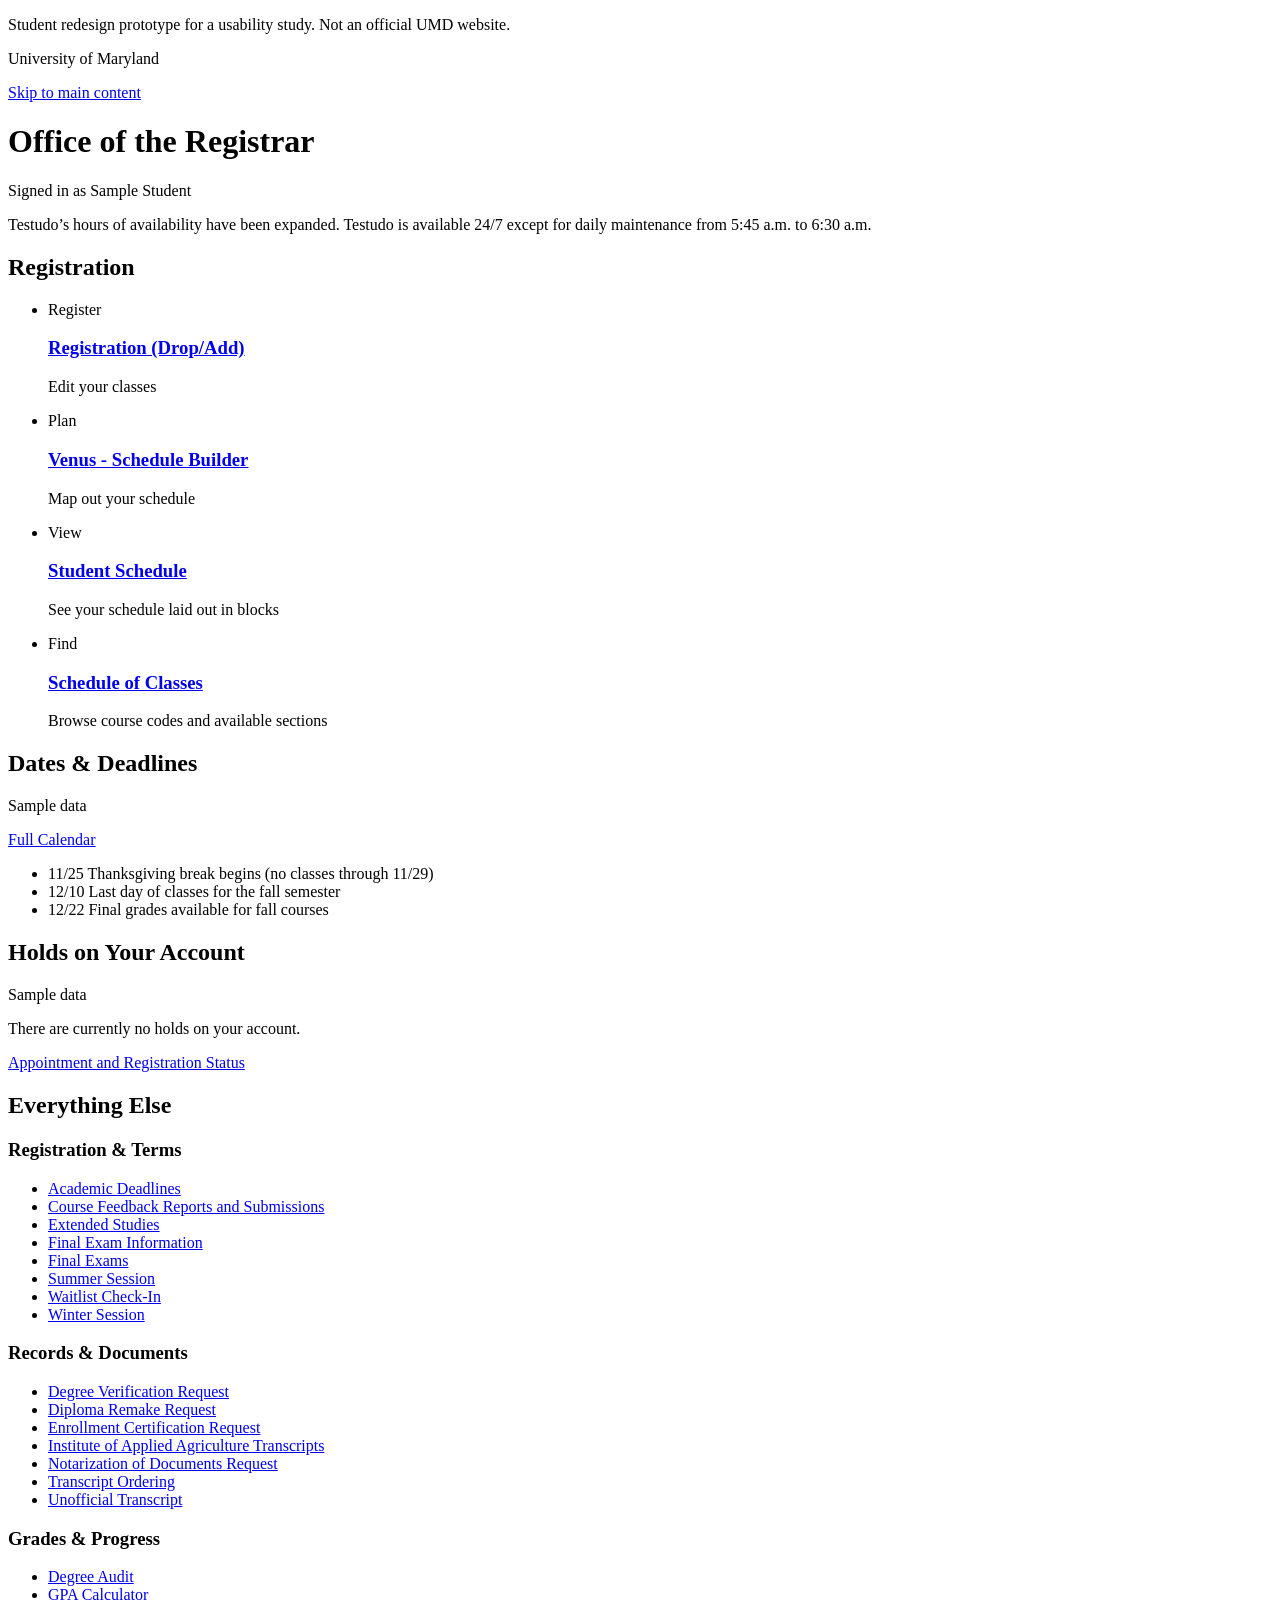
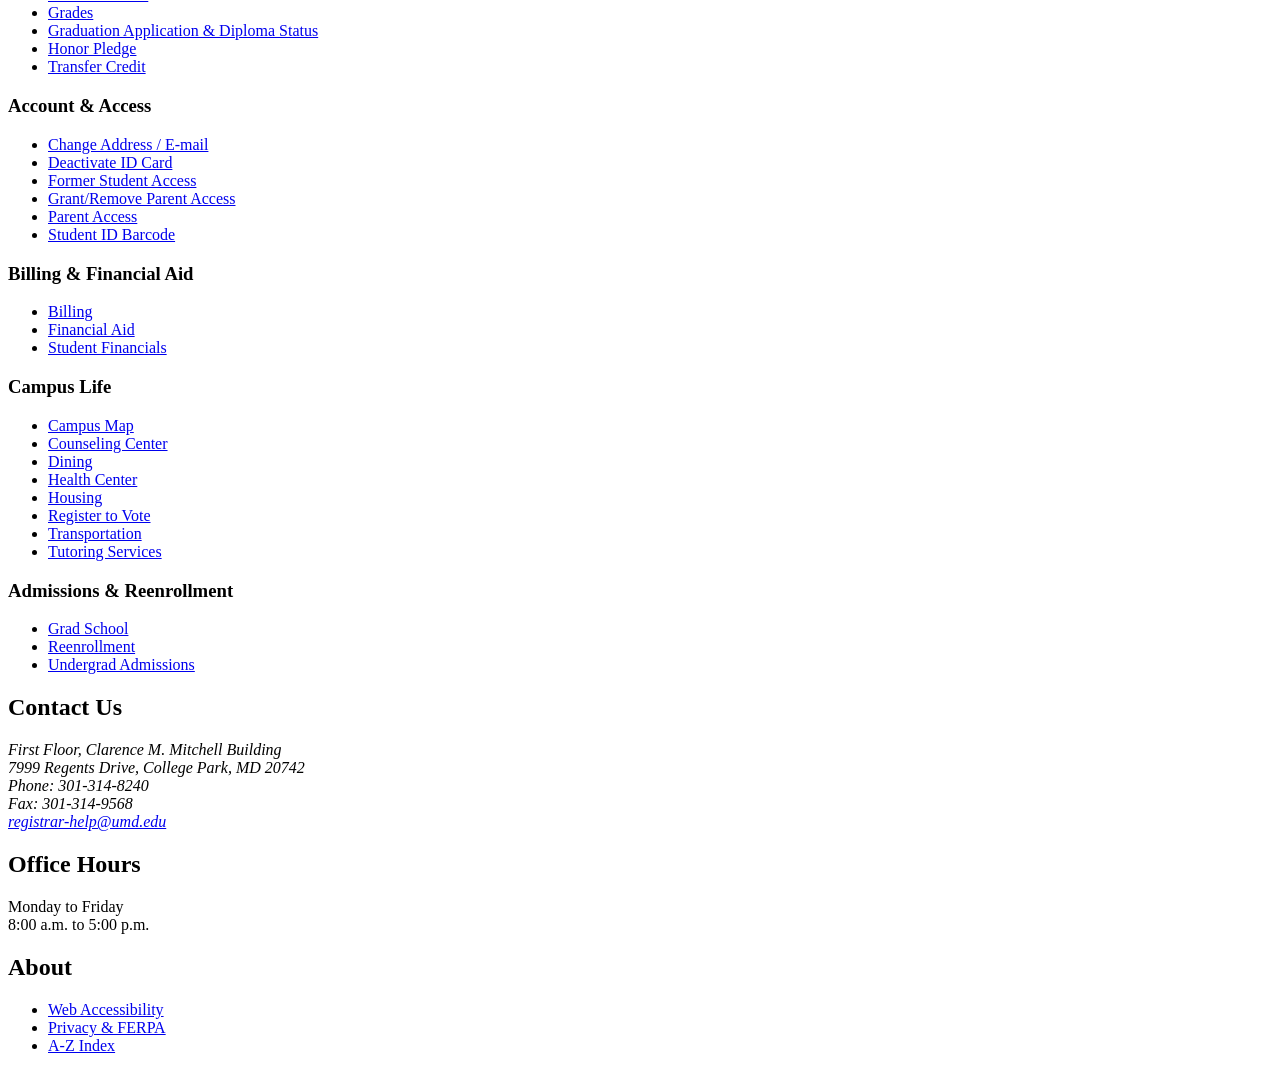
==== index.html @ 2fad4e57 "Basic skeleton." ====
<!DOCTYPE html>
<html lang="en">
<head>
  <meta charset="utf-8">
  <meta name="viewport" content="width=device-width, initial-scale=1">
  <!-- Keeps the prototype out of search results, so students looking for the real Testudo don't land here -->
  <meta name="robots" content="noindex">
  <title>Office of the Registrar – Testudo Redesign Prototype</title>
</head>
<body>
  <header class="site-header">
    <p class="prototype-notice">Student redesign prototype for a usability study. Not an official UMD website.</p>
    <p class="site-name">University of Maryland</p>
    <a class="skip-link" href="#main">Skip to main content</a>
  </header>

  <main id="main">
    <div class="page-intro">
      <h1>Office <span class="title-connector">of the</span> Registrar</h1>
      <p class="signed-in">Signed in as Sample Student</p>
      <p class="announcement">Testudo’s hours of availability have been expanded. Testudo is available 24/7 except for daily maintenance from 5:45 a.m. to 6:30 a.m.</p>
    </div>

    <section class="registration-tasks">
      <h2 class="visually-hidden">Registration</h2>
      <ul class="task-cards">
        <li class="task-card">
          <p class="task-label">Register</p>
          <h3><a href="destination.html?to=registration-drop-add">Registration (Drop/Add)</a></h3>
          <p class="task-description">Edit your classes</p>
        </li>
        <li class="task-card">
          <p class="task-label">Plan</p>
          <h3><a href="destination.html?to=venus-schedule-builder">Venus - Schedule Builder</a></h3>
          <p class="task-description">Map out your schedule</p>
        </li>
        <li class="task-card">
          <p class="task-label">View</p>
          <h3><a href="destination.html?to=student-schedule">Student Schedule</a></h3>
          <p class="task-description">See your schedule laid out in blocks</p>
        </li>
        <li class="task-card">
          <p class="task-label">Find</p>
          <h3><a href="destination.html?to=schedule-of-classes">Schedule of Classes</a></h3>
          <p class="task-description">Browse course codes and available sections</p>
        </li>
      </ul>
    </section>

    <section class="deadlines">
      <h2>Dates &amp; Deadlines</h2>
      <p class="sample-label">Sample data</p>
      <p><a href="destination.html?to=full-calendar">Full Calendar</a></p>
      <ul class="deadline-list">
        <li><time datetime="2026-11-25">11/25</time> Thanksgiving break begins (no classes through 11/29)</li>
        <li><time datetime="2026-12-10">12/10</time> Last day of classes for the fall semester</li>
        <li><time datetime="2026-12-22">12/22</time> Final grades available for fall courses</li>
      </ul>
    </section>

    <section class="holds">
      <h2>Holds on Your Account</h2>
      <p class="sample-label">Sample data</p>
      <p>There are currently no holds on your account.</p>
      <p><a href="destination.html?to=appointment-and-registration-status">Appointment and Registration Status</a></p>
    </section>

    <section class="everything-else">
      <h2>Everything Else</h2>

      <!-- Hidden until script.js runs, so every link is still listed if JavaScript doesn't load -->
      <p class="everything-else-hint" hidden>Choose a category or search for an item.</p>
      <search class="link-search" hidden>
        <label for="link-search-input">Search all links</label>
        <input type="search" id="link-search-input" placeholder="Search for a specific item.">
      </search>
      <fieldset class="category-picker" hidden>
        <legend class="visually-hidden">Category</legend>
        <label><input type="radio" name="category" value="registration-terms" checked> Registration &amp; Terms</label>
        <label><input type="radio" name="category" value="records-documents"> Records &amp; Documents</label>
        <label><input type="radio" name="category" value="grades-progress"> Grades &amp; Progress</label>
        <label><input type="radio" name="category" value="account-access"> Account &amp; Access</label>
        <label><input type="radio" name="category" value="billing-financial-aid"> Billing &amp; Financial Aid</label>
        <label><input type="radio" name="category" value="campus-life"> Campus Life</label>
        <label><input type="radio" name="category" value="admissions-reenrollment"> Admissions &amp; Reenrollment</label>
      </fieldset>

      <div class="category" id="registration-terms">
        <h3>Registration &amp; Terms</h3>
        <ul>
          <li><a href="destination.html?to=academic-deadlines">Academic Deadlines</a></li>
          <li><a href="destination.html?to=course-feedback-reports-and-submissions">Course Feedback Reports and Submissions</a></li>
          <li><a href="destination.html?to=extended-studies">Extended Studies</a></li>
          <li><a href="destination.html?to=final-exam-information">Final Exam Information</a></li>
          <li><a href="destination.html?to=final-exams">Final Exams</a></li>
          <li><a href="destination.html?to=summer-session">Summer Session</a></li>
          <li><a href="destination.html?to=waitlist-check-in">Waitlist Check-In</a></li>
          <li><a href="destination.html?to=winter-session">Winter Session</a></li>
        </ul>
      </div>

      <div class="category" id="records-documents">
        <h3>Records &amp; Documents</h3>
        <ul>
          <li><a href="destination.html?to=degree-verification-request">Degree Verification Request</a></li>
          <li><a href="destination.html?to=diploma-remake-request">Diploma Remake Request</a></li>
          <li><a href="destination.html?to=enrollment-certification-request">Enrollment Certification Request</a></li>
          <li><a href="destination.html?to=institute-of-applied-agriculture-transcripts">Institute of Applied Agriculture Transcripts</a></li>
          <li><a href="destination.html?to=notarization-of-documents-request">Notarization of Documents Request</a></li>
          <li><a href="destination.html?to=transcript-ordering">Transcript Ordering</a></li>
          <li><a href="destination.html?to=unofficial-transcript">Unofficial Transcript</a></li>
        </ul>
      </div>

      <div class="category" id="grades-progress">
        <h3>Grades &amp; Progress</h3>
        <ul>
          <li><a href="destination.html?to=degree-audit">Degree Audit</a></li>
          <li><a href="destination.html?to=gpa-calculator">GPA Calculator</a></li>
          <li><a href="destination.html?to=grades">Grades</a></li>
          <li><a href="destination.html?to=graduation-application-and-diploma-status">Graduation Application &amp; Diploma Status</a></li>
          <li><a href="destination.html?to=honor-pledge">Honor Pledge</a></li>
          <li><a href="destination.html?to=transfer-credit">Transfer Credit</a></li>
        </ul>
      </div>

      <div class="category" id="account-access">
        <h3>Account &amp; Access</h3>
        <ul>
          <li><a href="destination.html?to=change-address-e-mail">Change Address / E-mail</a></li>
          <li><a href="destination.html?to=deactivate-id-card">Deactivate ID Card</a></li>
          <li><a href="destination.html?to=former-student-access">Former Student Access</a></li>
          <li><a href="destination.html?to=grant-remove-parent-access">Grant/Remove Parent Access</a></li>
          <li><a href="destination.html?to=parent-access">Parent Access</a></li>
          <li><a href="destination.html?to=student-id-barcode">Student ID Barcode</a></li>
        </ul>
      </div>

      <div class="category" id="billing-financial-aid">
        <h3>Billing &amp; Financial Aid</h3>
        <ul>
          <li><a href="destination.html?to=billing">Billing</a></li>
          <li><a href="destination.html?to=financial-aid">Financial Aid</a></li>
          <li><a href="destination.html?to=student-financials">Student Financials</a></li>
        </ul>
      </div>

      <div class="category" id="campus-life">
        <h3>Campus Life</h3>
        <ul>
          <li><a href="destination.html?to=campus-map">Campus Map</a></li>
          <li><a href="destination.html?to=counseling-center">Counseling Center</a></li>
          <li><a href="destination.html?to=dining">Dining</a></li>
          <li><a href="destination.html?to=health-center">Health Center</a></li>
          <li><a href="destination.html?to=housing">Housing</a></li>
          <li><a href="destination.html?to=register-to-vote">Register to Vote</a></li>
          <li><a href="destination.html?to=transportation">Transportation</a></li>
          <li><a href="destination.html?to=tutoring-services">Tutoring Services</a></li>
        </ul>
      </div>

      <div class="category" id="admissions-reenrollment">
        <h3>Admissions &amp; Reenrollment</h3>
        <ul>
          <li><a href="destination.html?to=grad-school">Grad School</a></li>
          <li><a href="destination.html?to=reenrollment">Reenrollment</a></li>
          <li><a href="destination.html?to=undergrad-admissions">Undergrad Admissions</a></li>
        </ul>
      </div>
    </section>
  </main>

  <footer class="site-footer">
    <div>
      <h2>Contact Us</h2>
      <address>
        First Floor, Clarence M. Mitchell Building<br>
        7999 Regents Drive, College Park, MD 20742<br>
        Phone: 301-314-8240<br>
        Fax: 301-314-9568<br>
        <a href="destination.html?to=registrar-help-email">registrar-help@umd.edu</a>
      </address>
    </div>
    <div>
      <h2>Office Hours</h2>
      <p>Monday to Friday<br>8:00 a.m. to 5:00 p.m.</p>
    </div>
    <div>
      <h2>About</h2>
      <ul>
        <li><a href="destination.html?to=web-accessibility">Web Accessibility</a></li>
        <li><a href="destination.html?to=privacy-and-ferpa">Privacy &amp; FERPA</a></li>
        <li><a href="destination.html?to=a-z-index">A-Z Index</a></li>
      </ul>
    </div>
  </footer>
</body>
</html>
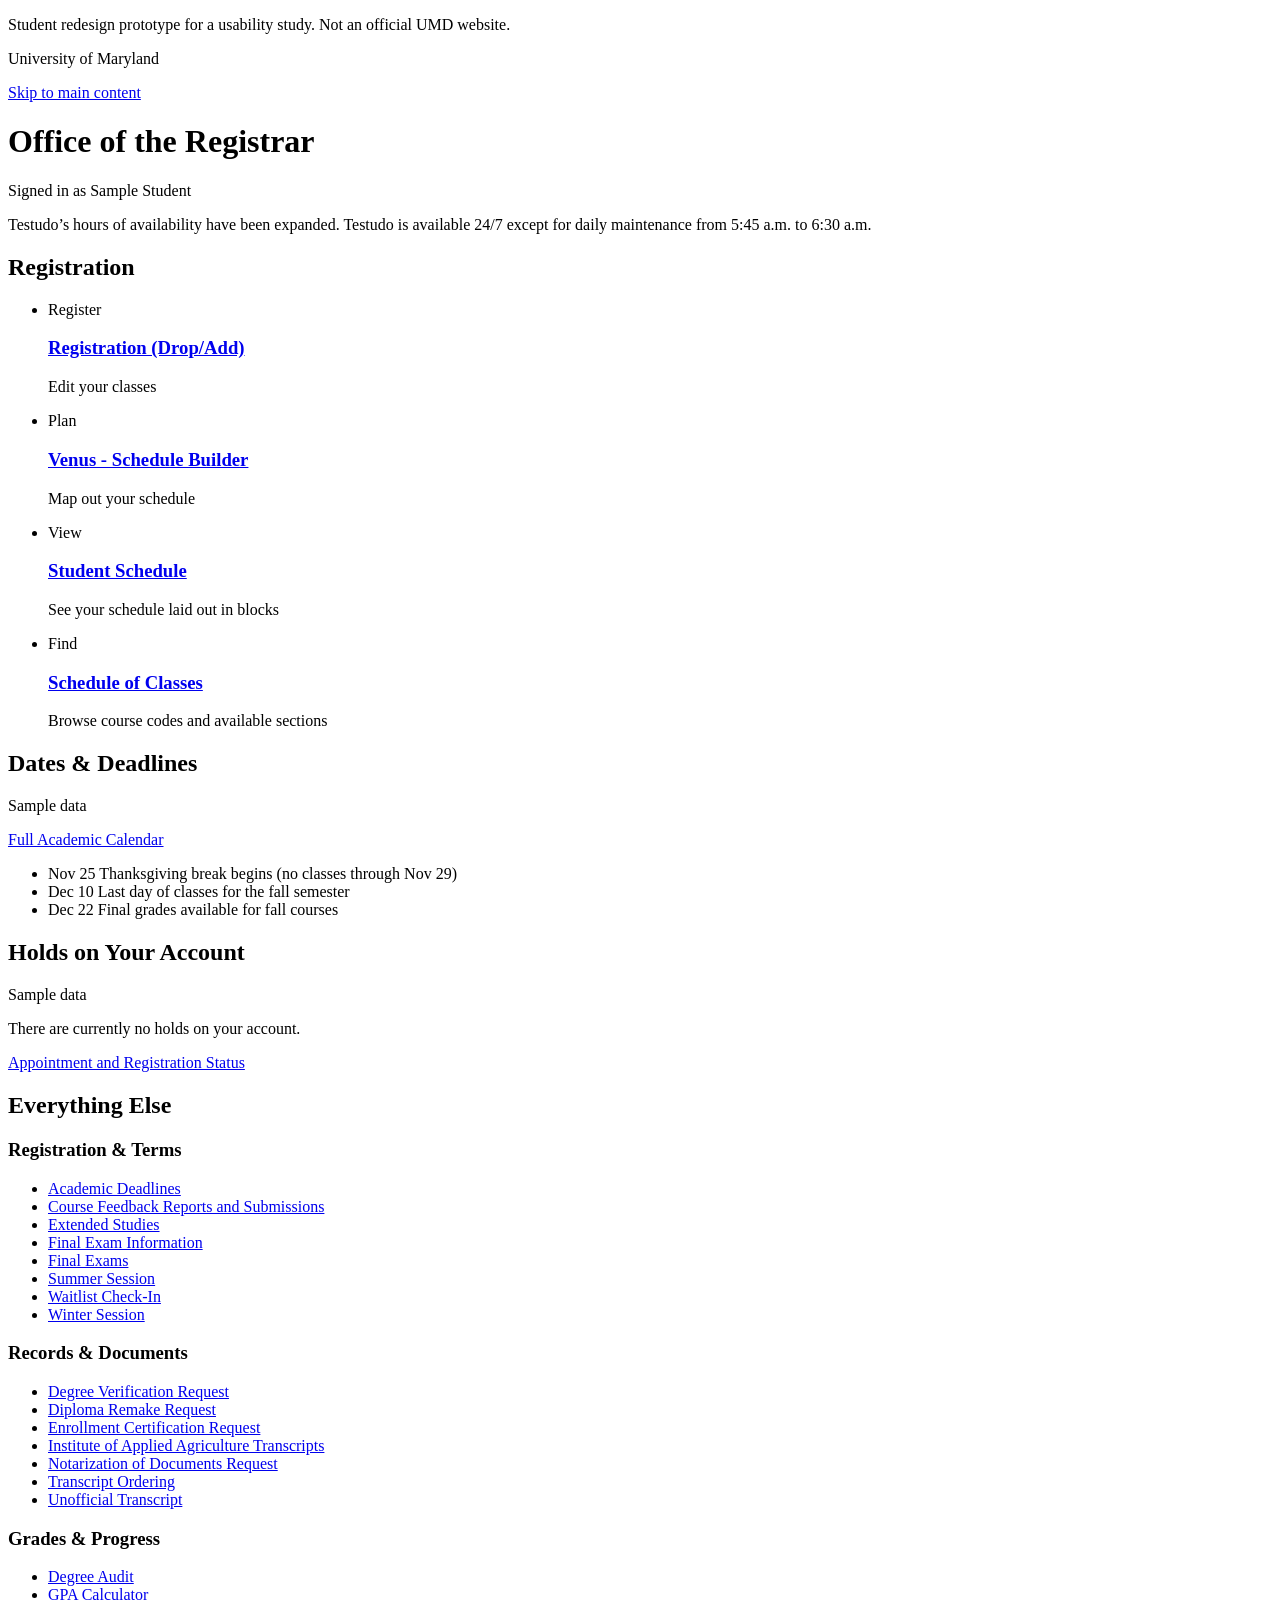
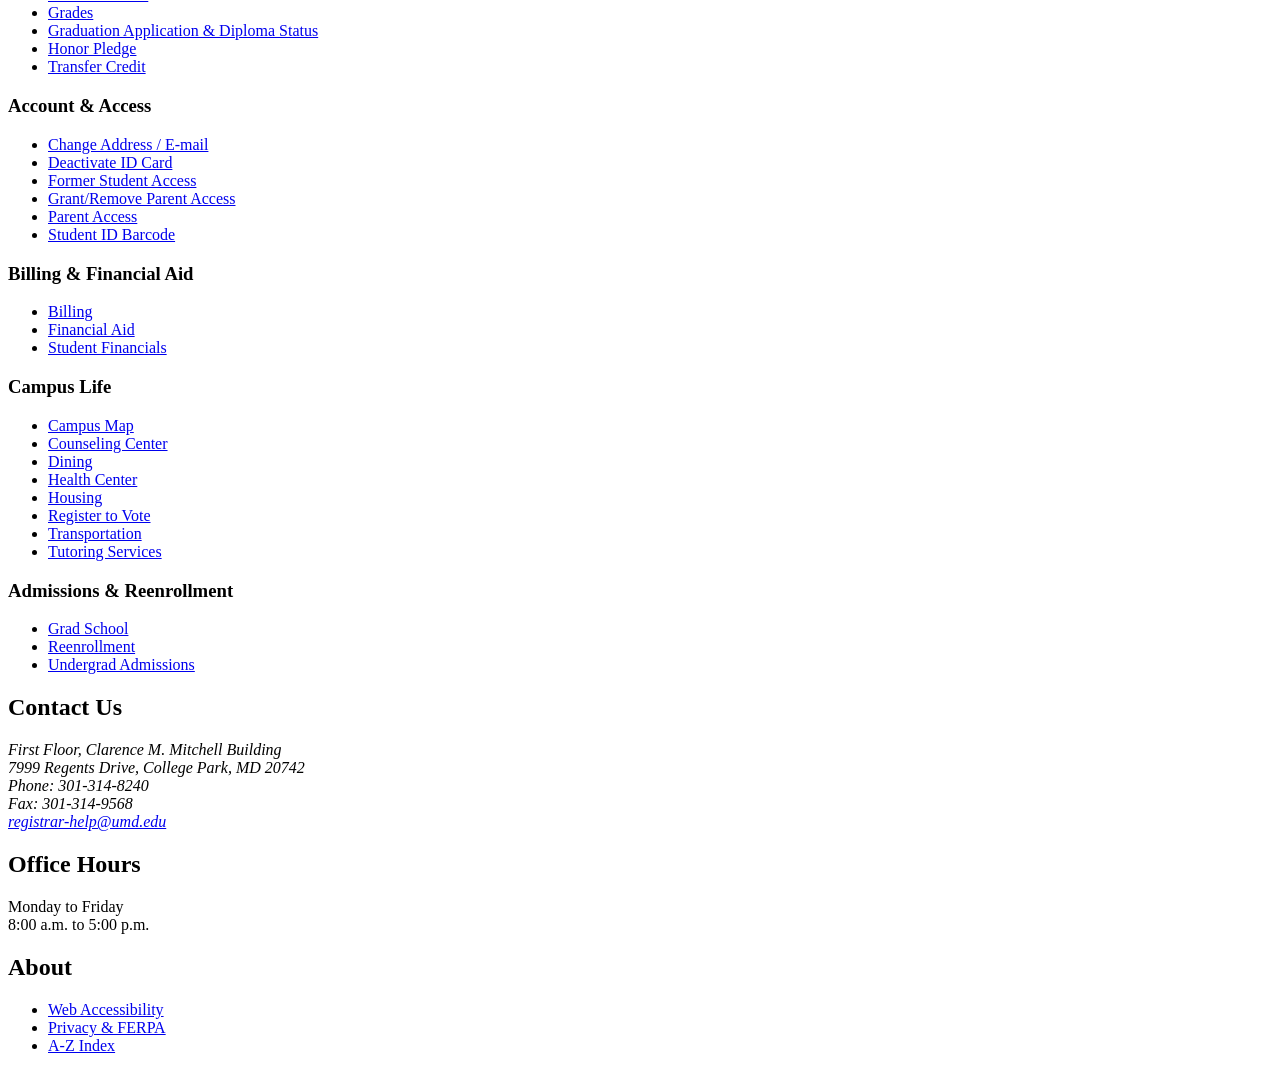
==== commit e011e6fa: "Small tweaks Changed date format and renamed the Full Academic Calendar link." ====
--- a/index.html
+++ b/index.html
@@ -50,11 +50,11 @@
     <section class="deadlines">
       <h2>Dates &amp; Deadlines</h2>
       <p class="sample-label">Sample data</p>
-      <p><a href="destination.html?to=full-calendar">Full Calendar</a></p>
+      <p><a href="destination.html?to=full-academic-calendar">Full Academic Calendar</a></p>
       <ul class="deadline-list">
-        <li><time datetime="2026-11-25">11/25</time> Thanksgiving break begins (no classes through 11/29)</li>
-        <li><time datetime="2026-12-10">12/10</time> Last day of classes for the fall semester</li>
-        <li><time datetime="2026-12-22">12/22</time> Final grades available for fall courses</li>
+        <li><time datetime="2026-11-25">Nov 25</time> Thanksgiving break begins (no classes through Nov 29)</li>
+        <li><time datetime="2026-12-10">Dec 10</time> Last day of classes for the fall semester</li>
+        <li><time datetime="2026-12-22">Dec 22</time> Final grades available for fall courses</li>
       </ul>
     </section>
 
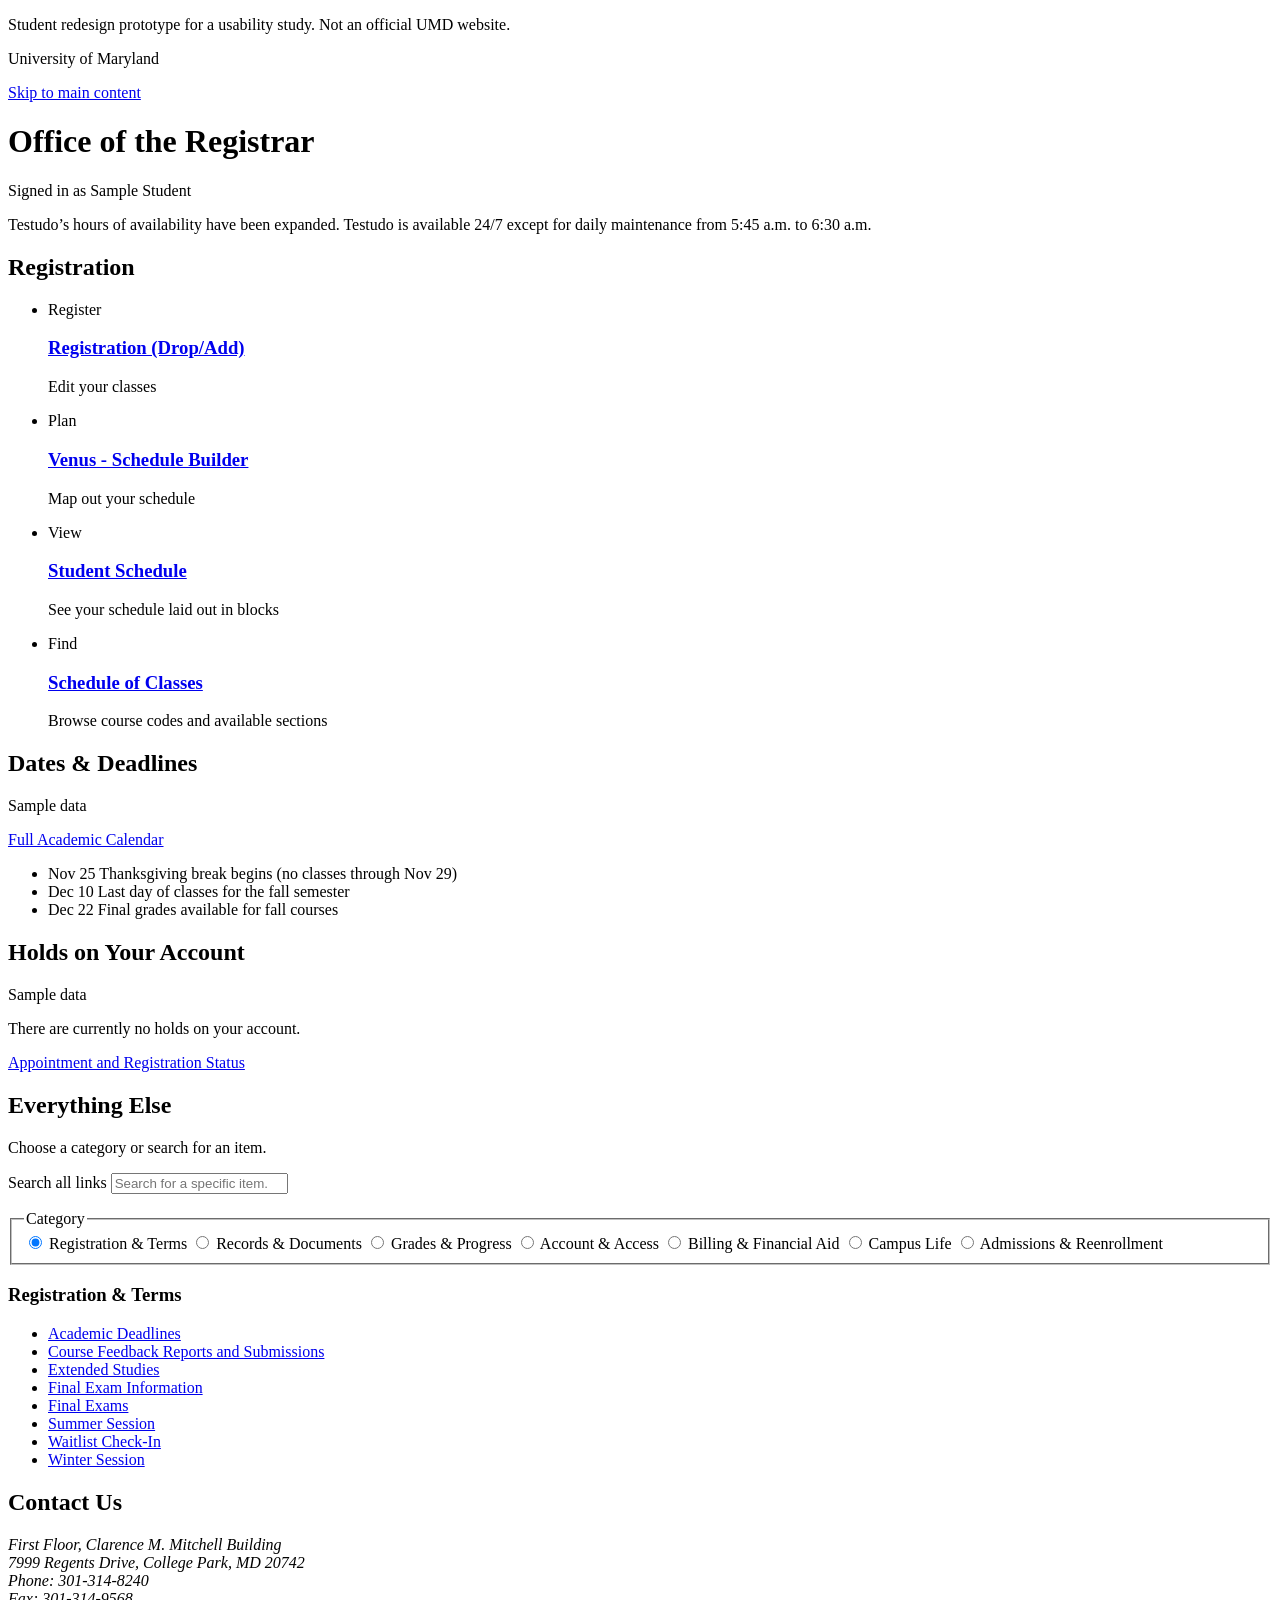
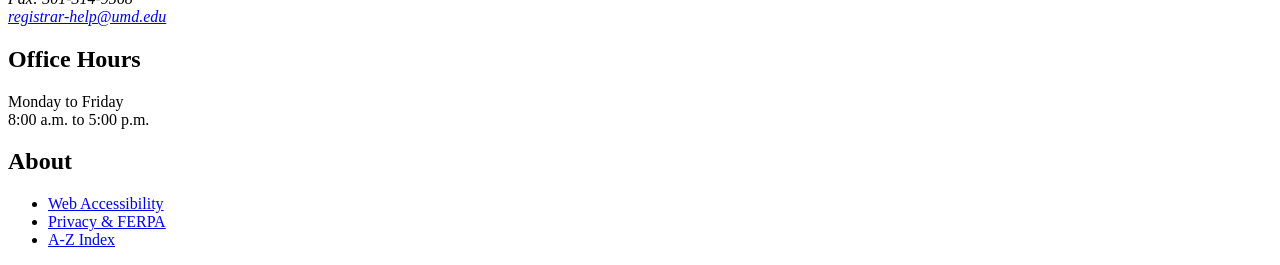
==== commit 5d5a8340: "Search Added search box and category buttons." ====
--- a/index.html
+++ b/index.html
@@ -6,6 +6,7 @@
   <!-- Keeps the prototype out of search results, so students looking for the real Testudo don't land here -->
   <meta name="robots" content="noindex">
   <title>Office of the Registrar – Testudo Redesign Prototype</title>
+  <script src="link-filter.js" defer></script>
 </head>
 <body>
   <header class="site-header">
@@ -68,11 +69,13 @@
     <section class="everything-else">
       <h2>Everything Else</h2>
 
-      <!-- Hidden until script.js runs, so every link is still listed if JavaScript doesn't load -->
+      <!-- Hidden until link-filter.js runs, so every link is still listed if JavaScript doesn't load -->
       <p class="everything-else-hint" hidden>Choose a category or search for an item.</p>
       <search class="link-search" hidden>
         <label for="link-search-input">Search all links</label>
-        <input type="search" id="link-search-input" placeholder="Search for a specific item.">
+        <!-- autocomplete="off" so the browser doesn't suggest an earlier participant's searches -->
+        <input type="search" id="link-search-input" placeholder="Search for a specific item." autocomplete="off">
+        <p class="search-status" role="status"></p>
       </search>
       <fieldset class="category-picker" hidden>
         <legend class="visually-hidden">Category</legend>
@@ -85,6 +88,11 @@
         <label><input type="radio" name="category" value="admissions-reenrollment"> Admissions &amp; Reenrollment</label>
       </fieldset>
 
+      <div class="search-results" hidden>
+        <h3>Search results</h3>
+        <ul></ul>
+      </div>
+
       <div class="category" id="registration-terms">
         <h3>Registration &amp; Terms</h3>
         <ul>
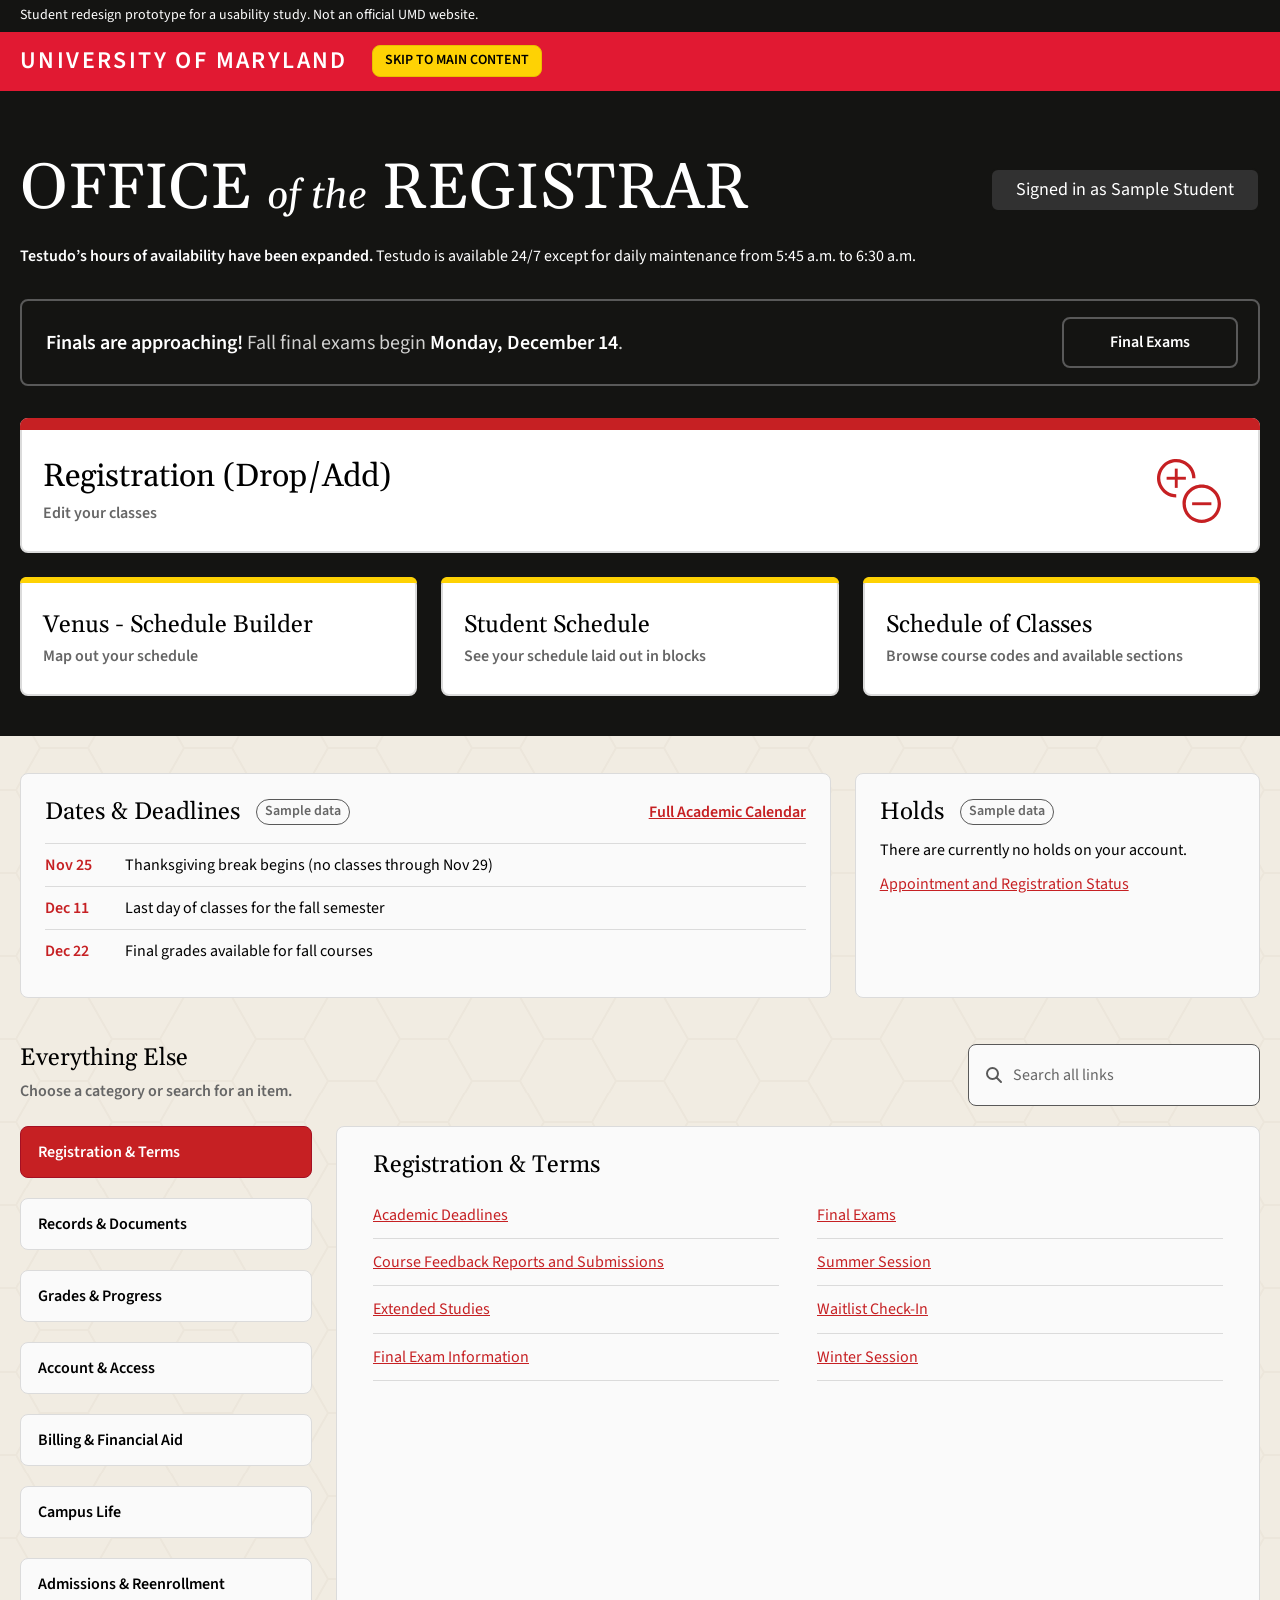
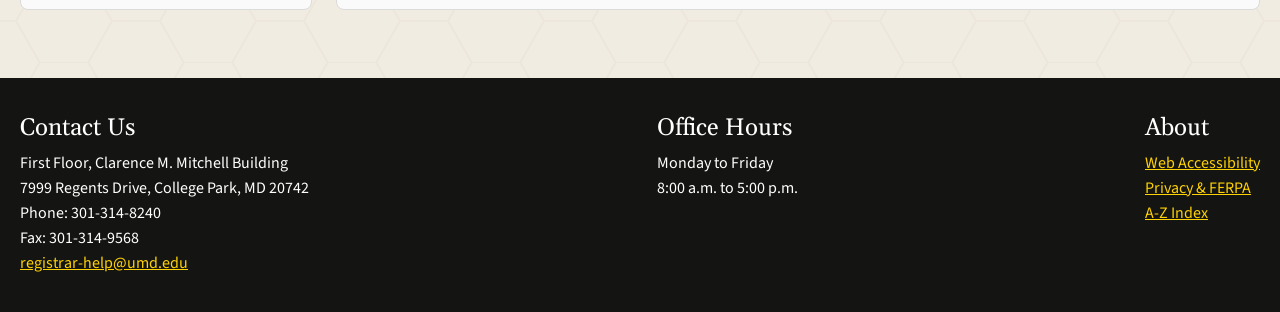
==== commit 28902133: "revision 3 - Responsive layout w/ no sideways scrolling from 320px (400% zoom) to 1920px - Drop/Add" ====
--- a/index.html
+++ b/index.html
@@ -6,65 +6,75 @@
   <!-- Keeps the prototype out of search results, so students looking for the real Testudo don't land here -->
   <meta name="robots" content="noindex">
   <title>Office of the Registrar – Testudo Redesign Prototype</title>
+  <link rel="stylesheet" href="styles.css">
   <script src="link-filter.js" defer></script>
 </head>
 <body>
   <header class="site-header">
     <p class="prototype-notice">Student redesign prototype for a usability study. Not an official UMD website.</p>
-    <p class="site-name">University of Maryland</p>
-    <a class="skip-link" href="#main">Skip to main content</a>
+    <div class="header-bar">
+      <p class="site-name">University of Maryland</p>
+      <a class="skip-link" href="#main">Skip to main content</a>
+    </div>
   </header>
 
   <main id="main">
-    <div class="page-intro">
-      <h1>Office <span class="title-connector">of the</span> Registrar</h1>
-      <p class="signed-in">Signed in as Sample Student</p>
-      <p class="announcement">Testudo’s hours of availability have been expanded. Testudo is available 24/7 except for daily maintenance from 5:45 a.m. to 6:30 a.m.</p>
-    </div>
-
-    <section class="registration-tasks">
-      <h2 class="visually-hidden">Registration</h2>
-      <ul class="task-cards">
-        <li class="task-card">
-          <p class="task-label">Register</p>
-          <h3><a href="destination.html?to=registration-drop-add">Registration (Drop/Add)</a></h3>
-          <p class="task-description">Edit your classes</p>
-        </li>
-        <li class="task-card">
-          <p class="task-label">Plan</p>
-          <h3><a href="destination.html?to=venus-schedule-builder">Venus - Schedule Builder</a></h3>
-          <p class="task-description">Map out your schedule</p>
-        </li>
-        <li class="task-card">
-          <p class="task-label">View</p>
-          <h3><a href="destination.html?to=student-schedule">Student Schedule</a></h3>
-          <p class="task-description">See your schedule laid out in blocks</p>
-        </li>
-        <li class="task-card">
-          <p class="task-label">Find</p>
-          <h3><a href="destination.html?to=schedule-of-classes">Schedule of Classes</a></h3>
-          <p class="task-description">Browse course codes and available sections</p>
-        </li>
-      </ul>
-    </section>
-
-    <section class="deadlines">
-      <h2>Dates &amp; Deadlines</h2>
-      <p class="sample-label">Sample data</p>
-      <p><a href="destination.html?to=full-academic-calendar">Full Academic Calendar</a></p>
-      <ul class="deadline-list">
-        <li><time datetime="2026-11-25">Nov 25</time> Thanksgiving break begins (no classes through Nov 29)</li>
-        <li><time datetime="2026-12-10">Dec 10</time> Last day of classes for the fall semester</li>
-        <li><time datetime="2026-12-22">Dec 22</time> Final grades available for fall courses</li>
-      </ul>
-    </section>
-
-    <section class="holds">
-      <h2>Holds on Your Account</h2>
-      <p class="sample-label">Sample data</p>
-      <p>There are currently no holds on your account.</p>
-      <p><a href="destination.html?to=appointment-and-registration-status">Appointment and Registration Status</a></p>
-    </section>
+    <div class="hero">
+      <div class="page-intro">
+        <h1>Office <span class="title-connector">of the</span> Registrar</h1>
+        <p class="signed-in">Signed in as Sample Student</p>
+        <p class="announcement"><strong>Testudo’s hours of availability have been expanded.</strong> Testudo is available 24/7 except for daily maintenance from 5:45 a.m. to 6:30 a.m.</p>
+      </div>
+
+      <!-- Seasonal shortcut: a real site would show this only in the weeks before finals -->
+      <div class="finals-reminder">
+        <p><strong>Finals are approaching!</strong> <span class="finals-date">Fall final exams begin <time datetime="2026-12-14">Monday, December 14</time>.</span></p>
+        <a href="destination.html?to=final-exams">Final Exams</a>
+      </div>
+
+      <section class="registration-tasks">
+        <h2 class="visually-hidden">Registration</h2>
+        <ul class="task-cards">
+          <li class="task-card featured-task">
+            <h3><a href="destination.html?to=registration-drop-add">Registration (Drop/Add)</a></h3>
+            <p class="task-description">Edit your classes</p>
+            <img src="images/register-icon.svg" alt="" width="133" height="133">
+          </li>
+          <li class="task-card">
+            <h3><a href="destination.html?to=venus-schedule-builder">Venus - Schedule Builder</a></h3>
+            <p class="task-description">Map out your schedule</p>
+          </li>
+          <li class="task-card">
+            <h3><a href="destination.html?to=student-schedule">Student Schedule</a></h3>
+            <p class="task-description">See your schedule laid out in blocks</p>
+          </li>
+          <li class="task-card">
+            <h3><a href="destination.html?to=schedule-of-classes">Schedule of Classes</a></h3>
+            <p class="task-description">Browse course codes and available sections</p>
+          </li>
+        </ul>
+      </section>
+    </div>
+
+    <div class="dates-and-holds">
+      <section class="deadlines">
+        <h2>Dates &amp; Deadlines</h2>
+        <p class="sample-label">Sample data</p>
+        <p class="calendar-link"><a href="destination.html?to=full-academic-calendar">Full Academic Calendar</a></p>
+        <ul class="deadline-list">
+          <li><time datetime="2026-11-25">Nov 25</time> Thanksgiving break begins (no classes through Nov 29)</li>
+          <li><time datetime="2026-12-11">Dec 11</time> Last day of classes for the fall semester</li>
+          <li><time datetime="2026-12-22">Dec 22</time> Final grades available for fall courses</li>
+        </ul>
+      </section>
+
+      <section class="holds">
+        <h2>Holds</h2>
+        <p class="sample-label">Sample data</p>
+        <p>There are currently no holds on your account.</p>
+        <p><a href="destination.html?to=appointment-and-registration-status">Appointment and Registration Status</a></p>
+      </section>
+    </div>
 
     <section class="everything-else">
       <h2>Everything Else</h2>
@@ -72,10 +82,11 @@
       <!-- Hidden until link-filter.js runs, so every link is still listed if JavaScript doesn't load -->
       <p class="everything-else-hint" hidden>Choose a category or search for an item.</p>
       <search class="link-search" hidden>
-        <label for="link-search-input">Search all links</label>
+        <!-- The label is hidden on screen but still names the box for screen readers. The hint inside the box uses the same words -->
+        <label class="visually-hidden" for="link-search-input">Search all links</label>
         <!-- autocomplete="off" so the browser doesn't suggest an earlier participant's searches -->
-        <input type="search" id="link-search-input" placeholder="Search for a specific item." autocomplete="off">
-        <p class="search-status" role="status"></p>
+        <input type="search" id="link-search-input" placeholder="Search all links" autocomplete="off">
+        <p class="search-status visually-hidden" role="status"></p>
       </search>
       <fieldset class="category-picker" hidden>
         <legend class="visually-hidden">Category</legend>
@@ -91,6 +102,7 @@
       <div class="search-results" hidden>
         <h3>Search results</h3>
         <ul></ul>
+        <p class="no-matches" hidden></p>
       </div>
 
       <div class="category" id="registration-terms">
--- a/styles.css
+++ b/styles.css
@@ -0,0 +1,745 @@
+@font-face {
+  font-family: "Source Sans 3";
+  src: url("fonts/source-sans-3-latin-400-normal.woff2") format("woff2");
+  font-weight: 400;
+  font-display: swap;
+}
+
+@font-face {
+  font-family: "Source Sans 3";
+  src: url("fonts/source-sans-3-latin-600-normal.woff2") format("woff2");
+  font-weight: 600;
+  font-display: swap;
+}
+
+/* Backup for devices without Georgia, like Android phones. It takes up the same space as Georgia, so the layout doesn't change */
+@font-face {
+  font-family: "Gelasio";
+  src: url("fonts/gelasio-latin-400-normal.woff2") format("woff2");
+  font-weight: 400;
+  font-style: normal;
+  font-display: swap;
+}
+
+@font-face {
+  font-family: "Gelasio";
+  src: url("fonts/gelasio-latin-400-italic.woff2") format("woff2");
+  font-weight: 400;
+  font-style: italic;
+  font-display: swap;
+}
+
+:root {
+  --umd-red: #e11932;
+  --umd-red-dark: #a41023;
+  --text-red: #c62023;
+  --umd-yellow: #fed204;
+  --umd-yellow-outline: #e8bf00;
+  --dark: #141412;
+  --dark-gray: #313131;
+  --outline-dark-1: #595959;
+  --outline: #dbdbdb;
+  --off-white: #f1ece2;
+  --off-white-2: #fafafa;
+  --hover-gray: #ededed;
+  /* Darker than the Figma value (#9d9d9d), which was too light to pass 4.5:1 contrast */
+  --subtext: #666666;
+  --focus: var(--dark);
+  --font-sans: "Source Sans 3", sans-serif;
+  --font-serif: Georgia, Gelasio, serif;
+  --content-width: 77.5rem;
+  --page-gutter: max(1rem, (100% - var(--content-width)) / 2);
+}
+
+/* Keeps the hidden attribute working on elements that get a display value in this file */
+[hidden] {
+  display: none !important;
+}
+
+* {
+  box-sizing: border-box;
+}
+
+body {
+  margin: 0;
+  /* A terrapin-shell pattern, barely darker than the beige so it stays behind the content.
+     The offset puts a hexagon's center in the middle of the screen, so both sides cut off evenly at any width */
+  background: var(--off-white) url("images/shell-pattern.svg") calc(50% + 24px) top;
+  color: #000;
+  font-family: var(--font-sans);
+  line-height: 1.4;
+  /* Lets a long word or email address break instead of making the page scroll sideways at high zoom */
+  overflow-wrap: break-word;
+}
+
+/* For people who turn on "Increase contrast" or a similar setting: no pattern, darker gray text, and stronger borders */
+@media (prefers-contrast: more) {
+  :root {
+    --subtext: #4d4d4d;
+    --outline: #767676;
+  }
+
+  body {
+    background-image: none;
+  }
+}
+
+h1,
+h2,
+h3 {
+  font-family: var(--font-serif);
+  font-size: 1.5rem;
+  font-weight: 400;
+  line-height: 1.2;
+}
+
+strong {
+  font-weight: 600;
+}
+
+a {
+  color: var(--text-red);
+}
+
+a:hover {
+  color: var(--umd-red-dark);
+  text-decoration-thickness: 2px;
+}
+
+:focus-visible {
+  outline: 3px solid var(--focus);
+  outline-offset: 3px;
+}
+
+/* Hidden on screen but still read by screen readers */
+.visually-hidden {
+  position: absolute;
+  width: 1px;
+  height: 1px;
+  overflow: hidden;
+  clip-path: inset(50%);
+  white-space: nowrap;
+}
+
+.prototype-notice {
+  margin: 0;
+  padding: 0.375rem var(--page-gutter);
+  background: var(--dark);
+  color: #fff;
+  font-size: 0.875rem;
+}
+
+.header-bar {
+  display: flex;
+  flex-wrap: wrap;
+  align-items: center;
+  gap: 0.75rem 1.5rem;
+  min-height: 3.6875rem;
+  padding: 0.5rem var(--page-gutter);
+  background: var(--umd-red);
+}
+
+.site-name {
+  margin: 0;
+  color: #fff;
+  font-size: 1.5rem;
+  font-weight: 600;
+  letter-spacing: 0.1em;
+  text-transform: uppercase;
+}
+
+.skip-link {
+  padding: 0.3125rem 0.75rem;
+  border: 1px solid var(--umd-yellow-outline);
+  border-radius: 8px;
+  background: var(--umd-yellow);
+  color: #000;
+  font-size: 0.875rem;
+  font-weight: 600;
+  text-decoration: none;
+  text-transform: uppercase;
+}
+
+.skip-link:hover {
+  background: var(--umd-yellow-outline);
+  color: #000;
+}
+
+@media (max-width: 36em) {
+  .site-name {
+    font-size: 1.125rem;
+    letter-spacing: 0.05em;
+  }
+}
+
+.hero {
+  --focus: var(--umd-yellow);
+  display: grid;
+  gap: 2rem;
+  padding: 4rem var(--page-gutter) 2.5rem;
+  background: var(--dark) center / cover;
+  color: #fff;
+}
+
+.page-intro {
+  --title-size: 4rem;
+  display: grid;
+  grid-template-columns: 1fr auto;
+  align-items: center;
+  gap: 1.25rem 1.5rem;
+}
+
+.page-intro h1 {
+  margin: 0;
+  font-size: var(--title-size);
+  line-height: 1.1;
+  text-transform: uppercase;
+  /* Trims the space fonts add above capital letters and below the baseline, so the title lines up with the status bar */
+  text-box: trim-both cap alphabetic;
+}
+
+.title-connector {
+  font-size: 0.625em;
+  font-style: italic;
+  text-transform: none;
+}
+
+.signed-in {
+  display: flex;
+  align-items: center;
+  /* Georgia's capital letters are 0.693 of its font size, so this makes the bar exactly as tall as the title's capitals */
+  min-height: calc(var(--title-size) * 0.693);
+  margin: 0;
+  padding: 0 1.5rem;
+  border: 2px solid var(--dark);
+  border-radius: 8px;
+  background: var(--dark-gray);
+  font-size: 1.125rem;
+}
+
+.announcement {
+  grid-column: 1 / -1;
+  margin: 0;
+}
+
+@media (max-width: 68em) {
+  .page-intro {
+    grid-template-columns: 1fr;
+  }
+
+  .signed-in {
+    justify-self: start;
+  }
+}
+
+@media (max-width: 40em) {
+  .hero {
+    padding-top: 2.5rem;
+  }
+
+  .page-intro {
+    --title-size: 2.5rem;
+  }
+
+  .signed-in {
+    min-height: 2.75rem;
+  }
+}
+
+.finals-reminder {
+  display: flex;
+  flex-wrap: wrap;
+  align-items: center;
+  justify-content: space-between;
+  gap: 0.75rem 1.5rem;
+  padding: 1rem 1.25rem 1rem 1.5rem;
+  border: 2px solid var(--outline-dark-1);
+  border-radius: 8px;
+  /* Lets a little of the photo show through. Even over pure white, white text here stays above 10:1 */
+  background: rgb(20 20 18 / 0.85);
+}
+
+.finals-reminder p {
+  margin: 0;
+  font-size: 1.25rem;
+}
+
+.finals-date {
+  color: rgb(255 255 255 / 0.8);
+}
+
+.finals-reminder time {
+  color: #fff;
+  font-weight: 600;
+}
+
+.finals-reminder a {
+  padding: 0.75rem 2.875rem;
+  border: 2px solid var(--outline-dark-1);
+  border-radius: 8px;
+  background: var(--dark);
+  color: #fff;
+  font-weight: 600;
+  text-decoration: none;
+}
+
+.finals-reminder a:hover {
+  background: var(--dark-gray);
+  color: #fff;
+}
+
+.task-cards {
+  display: grid;
+  grid-template-columns: repeat(3, 1fr);
+  gap: 1.5rem;
+  margin: 0;
+  padding: 0;
+  list-style: none;
+}
+
+.task-card {
+  --strip-color: var(--umd-yellow);
+  --strip-size: 6px;
+  position: relative;
+  padding: calc(1.625rem + var(--strip-size)) 1.3125rem 1.625rem;
+  border: 2px solid var(--outline);
+  border-radius: 8px;
+  background: #fff;
+  color: #000;
+}
+
+/* Drawn over the border instead of being a thick border, so the strip's ends follow the rounded corners */
+.task-card::before {
+  content: "";
+  position: absolute;
+  top: -2px;
+  right: -2px;
+  left: -2px;
+  height: var(--strip-size);
+  border-radius: 8px 8px 0 0;
+  background: var(--strip-color);
+}
+
+.task-card:hover {
+  background: var(--hover-gray);
+}
+
+/* The most-used task gets the full width and a thicker red strip, so it's the first thing people see */
+.featured-task {
+  --strip-color: var(--text-red);
+  --strip-size: 12px;
+  grid-column: 1 / -1;
+  display: grid;
+  grid-template-columns: 1fr auto;
+  align-content: center;
+  column-gap: 1.5rem;
+  min-height: 7.5rem;
+}
+
+.featured-task h3,
+.featured-task .task-description {
+  grid-column: 1;
+}
+
+.featured-task img {
+  grid-column: 2;
+  grid-row: 1 / span 2;
+  align-self: center;
+  width: 4rem;
+  height: auto;
+  margin-right: 1rem;
+}
+
+.task-card h3 {
+  margin: 0;
+}
+
+.featured-task h3 {
+  font-size: 2rem;
+}
+
+.task-card a {
+  color: inherit;
+  text-decoration: none;
+}
+
+/* Stretches the link over the whole card, so clicking anywhere on the card works */
+.task-card a::after {
+  content: "";
+  position: absolute;
+  inset: 0;
+}
+
+.task-card a:focus-visible {
+  outline: none;
+}
+
+/* The focus ring goes around the whole card instead, since the whole card is the link */
+.task-card:has(a:focus-visible) {
+  outline: 3px solid var(--focus);
+  outline-offset: 3px;
+}
+
+.task-description {
+  margin: 0.375rem 0 0;
+  color: var(--subtext);
+  font-weight: 600;
+}
+
+@media (max-width: 44em) {
+  .task-cards {
+    grid-template-columns: 1fr;
+  }
+}
+
+@media (max-width: 36em) {
+  .featured-task {
+    column-gap: 1rem;
+  }
+
+  .featured-task h3 {
+    font-size: 1.5rem;
+  }
+
+  .featured-task img {
+    width: 2.75rem;
+    margin-right: 0;
+  }
+}
+
+.dates-and-holds {
+  display: grid;
+  grid-template-columns: 2fr 1fr;
+  gap: 1.5rem;
+  width: min(100% - 2rem, var(--content-width));
+  margin: 2.3125rem auto 0;
+}
+
+.deadlines,
+.holds {
+  padding: 1.5rem;
+  border: 1px solid var(--outline);
+  border-radius: 8px;
+  background: var(--off-white-2);
+}
+
+.deadlines {
+  display: grid;
+  grid-template-columns: auto 1fr auto;
+  align-items: center;
+  column-gap: 1rem;
+}
+
+.deadlines h2,
+.holds h2 {
+  margin: 0;
+}
+
+.sample-label {
+  justify-self: start;
+  margin: 0;
+  padding: 0.125rem 0.5rem;
+  border: 1px solid var(--outline-dark-1);
+  border-radius: 999px;
+  color: var(--subtext);
+  font-size: 0.875rem;
+  font-weight: 600;
+  white-space: nowrap;
+}
+
+.calendar-link {
+  margin: 0;
+  font-weight: 600;
+}
+
+.deadline-list {
+  grid-column: 1 / -1;
+  margin: 1rem 0 0;
+  padding: 0;
+  list-style: none;
+}
+
+.deadline-list li {
+  display: grid;
+  grid-template-columns: 5rem 1fr;
+  padding: 0.625rem 0;
+  border-top: 1px solid var(--outline);
+}
+
+.deadline-list time {
+  color: var(--text-red);
+  font-weight: 600;
+}
+
+.holds {
+  display: grid;
+  grid-template-columns: auto 1fr;
+  align-items: center;
+  align-content: start;
+  gap: 0.75rem 1rem;
+}
+
+.holds p {
+  margin: 0;
+}
+
+.holds p:not(.sample-label) {
+  grid-column: 1 / -1;
+}
+
+@media (max-width: 56em) {
+  .dates-and-holds {
+    grid-template-columns: 1fr;
+  }
+}
+
+@media (max-width: 36em) {
+  .deadlines,
+  .holds {
+    padding: 1.25rem;
+  }
+
+  .deadlines {
+    grid-template-columns: auto 1fr;
+  }
+
+  .calendar-link {
+    grid-column: 1 / -1;
+    margin-top: 0.75rem;
+  }
+}
+
+.everything-else {
+  display: grid;
+  grid-template-columns: 18.25rem 1fr;
+  align-items: start;
+  gap: 0.25rem 1.5rem;
+  width: min(100% - 2rem, var(--content-width));
+  margin: 2.875rem auto 4.25rem;
+}
+
+.everything-else h2 {
+  grid-column: 1;
+  margin: 0;
+}
+
+.everything-else-hint {
+  grid-column: 1;
+  margin: 0;
+  color: var(--subtext);
+  font-weight: 600;
+}
+
+.link-search {
+  grid-column: 2;
+  grid-row: 1 / span 2;
+  justify-self: end;
+}
+
+.link-search input {
+  width: 18.25rem;
+  min-height: 3.875rem;
+  padding: 0 1rem 0 2.75rem;
+  border: 1px solid var(--outline-dark-1);
+  border-radius: 8px;
+  background: var(--off-white-2) url("images/search-icon.svg") no-repeat 1rem center;
+  color: #000;
+  font: inherit;
+}
+
+.link-search input::placeholder {
+  color: var(--subtext);
+  opacity: 1;
+}
+
+.category-picker {
+  grid-column: 1;
+  grid-row: 3;
+  display: grid;
+  gap: 1.25rem;
+  min-width: 0;
+  margin: 1rem 0 0;
+  padding: 0;
+  border: 0;
+}
+
+.category-picker label {
+  position: relative;
+  display: flex;
+  align-items: center;
+  min-height: 3.25rem;
+  padding: 0 1.0625rem;
+  border: 1px solid var(--outline);
+  border-radius: 8px;
+  background: var(--off-white-2);
+  font-weight: 600;
+  cursor: pointer;
+}
+
+/* The real radio button sits invisibly on top of its label, so clicks, taps, and screen readers all land on it */
+.category-picker input {
+  position: absolute;
+  top: 0;
+  left: 0;
+  width: 100%;
+  height: 100%;
+  margin: 0;
+  opacity: 0;
+  cursor: pointer;
+}
+
+.category-picker label:hover {
+  background: var(--hover-gray);
+}
+
+.category-picker label:has(:checked) {
+  border-color: var(--umd-red-dark);
+  background: var(--text-red);
+  color: #fff;
+}
+
+.category-picker label:has(:focus-visible) {
+  outline: 3px solid var(--focus);
+  outline-offset: 3px;
+}
+
+/* Windows contrast themes remove background colors, so the selected category uses the theme's highlight colors */
+@media (forced-colors: active) {
+  .category-picker label:has(:checked) {
+    forced-color-adjust: none;
+    border-color: SelectedItem;
+    background: SelectedItem;
+    color: SelectedItemText;
+  }
+}
+
+.category,
+.search-results {
+  margin-top: 1rem;
+  padding: 1.5rem 2.25rem;
+  border: 1px solid var(--outline);
+  border-radius: 8px;
+  background: var(--off-white-2);
+}
+
+.category {
+  grid-column: 1 / -1;
+}
+
+/* Beside the buttons only once link-filter.js shows them. Without JavaScript, every category stacks full width */
+.category-picker:not([hidden]) ~ .category,
+.category-picker:not([hidden]) ~ .search-results {
+  grid-column: 2;
+  grid-row: 3;
+  align-self: stretch;
+}
+
+.category h3,
+.search-results h3 {
+  margin: 0 0 0.75rem;
+}
+
+/* Same top spacing as a result link, so the message sits where the first link would be */
+.no-matches {
+  margin: 0;
+  padding: 0.75rem 0;
+}
+
+.category ul,
+.search-results ul {
+  columns: 2;
+  column-gap: 2.375rem;
+  margin: 0;
+  padding: 0;
+  list-style: none;
+}
+
+.category li,
+.search-results li {
+  break-inside: avoid;
+  padding: 0.75rem 0;
+  border-bottom: 1px solid var(--outline);
+}
+
+@media (max-width: 56em) {
+  .everything-else {
+    grid-template-columns: 1fr;
+  }
+
+  .link-search {
+    grid-column: 1;
+    grid-row: auto;
+    justify-self: stretch;
+    margin-top: 0.75rem;
+  }
+
+  .link-search input {
+    width: 100%;
+  }
+
+  .category-picker {
+    grid-row: auto;
+    grid-template-columns: repeat(2, 1fr);
+    gap: 0.5rem;
+  }
+
+  .category-picker:not([hidden]) ~ .category,
+  .category-picker:not([hidden]) ~ .search-results {
+    grid-column: 1;
+    grid-row: auto;
+  }
+}
+
+@media (max-width: 36em) {
+  .category,
+  .search-results {
+    padding: 1.25rem;
+  }
+
+  .category ul,
+  .search-results ul {
+    columns: 1;
+  }
+}
+
+.site-footer {
+  --focus: var(--umd-yellow);
+  display: flex;
+  flex-wrap: wrap;
+  justify-content: space-between;
+  gap: 2rem;
+  padding: 2.25rem var(--page-gutter);
+  background: var(--dark);
+  color: #fff;
+  line-height: 1.5625;
+}
+
+.site-footer h2 {
+  margin: 0 0 0.5rem;
+}
+
+.site-footer address,
+.site-footer p {
+  margin: 0;
+  font-style: normal;
+}
+
+.site-footer ul {
+  margin: 0;
+  padding: 0;
+  list-style: none;
+}
+
+.site-footer a {
+  color: var(--umd-yellow);
+}
+
+.site-footer a:hover {
+  color: #fff;
+}
+
+@media (max-width: 36em) {
+  .site-footer {
+    flex-direction: column;
+  }
+}
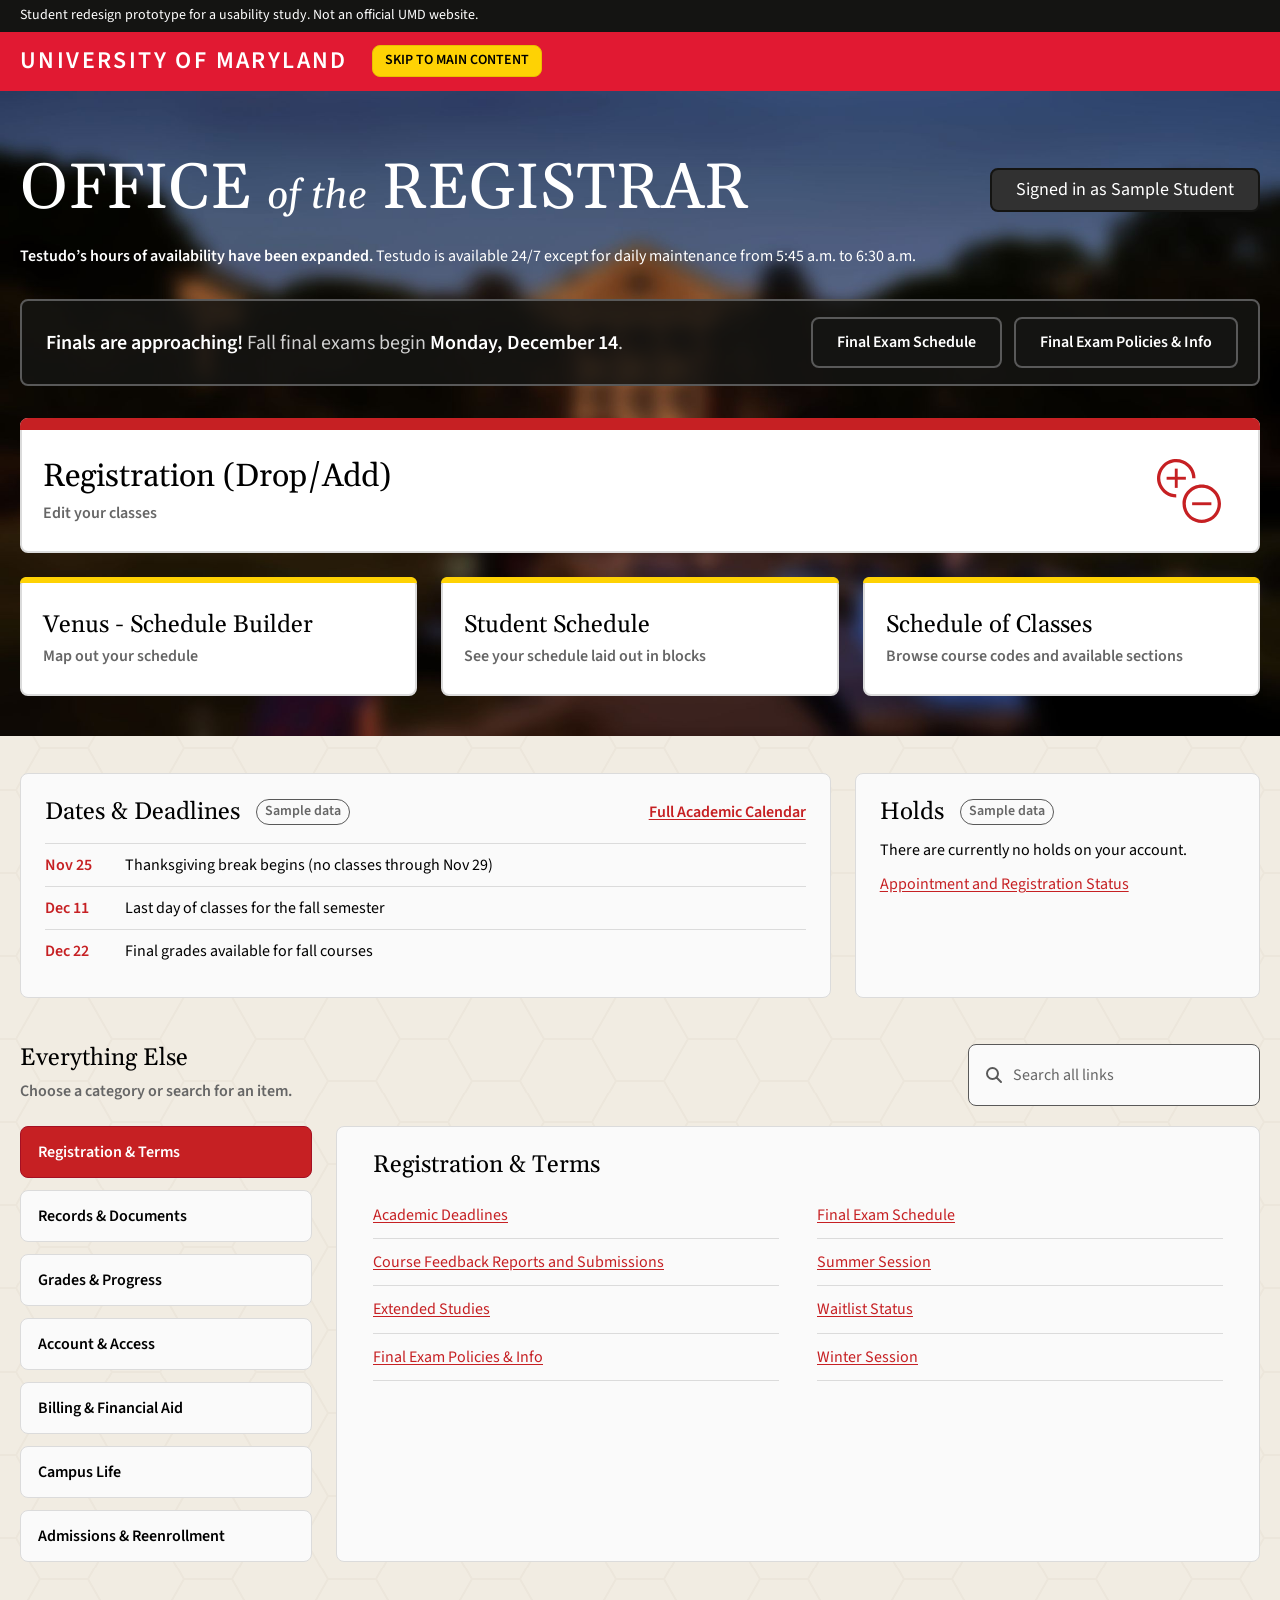
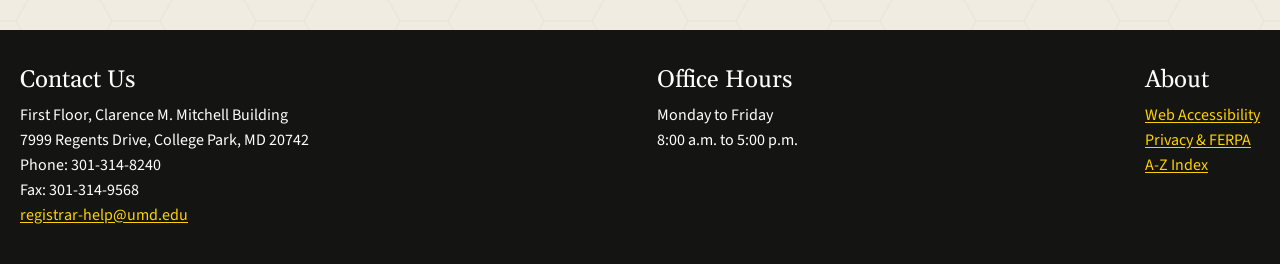
==== commit 56143279: "revision 4 Destination Pages - Add destination.html: every link lands on a page naming what was cho" ====
--- a/index.html
+++ b/index.html
@@ -28,8 +28,11 @@
 
       <!-- Seasonal shortcut: a real site would show this only in the weeks before finals -->
       <div class="finals-reminder">
-        <p><strong>Finals are approaching!</strong> <span class="finals-date">Fall final exams begin <time datetime="2026-12-14">Monday, December 14</time>.</span></p>
-        <a href="destination.html?to=final-exams">Final Exams</a>
+        <p><strong>Finals are approaching!</strong> <span class="finals-date">Fall final exams begin <time datetime="2026-12-14">Monday, December&nbsp;14</time>.</span></p>
+        <div class="finals-links">
+          <a href="destination.html?to=final-exam-schedule">Final Exam Schedule</a>
+          <a href="destination.html?to=final-exam-policies-and-info">Final Exam Policies &amp; Info</a>
+        </div>
       </div>
 
       <section class="registration-tasks">
@@ -111,10 +114,10 @@
           <li><a href="destination.html?to=academic-deadlines">Academic Deadlines</a></li>
           <li><a href="destination.html?to=course-feedback-reports-and-submissions">Course Feedback Reports and Submissions</a></li>
           <li><a href="destination.html?to=extended-studies">Extended Studies</a></li>
-          <li><a href="destination.html?to=final-exam-information">Final Exam Information</a></li>
-          <li><a href="destination.html?to=final-exams">Final Exams</a></li>
+          <li><a href="destination.html?to=final-exam-policies-and-info">Final Exam Policies &amp; Info</a></li>
+          <li><a href="destination.html?to=final-exam-schedule">Final Exam Schedule</a></li>
           <li><a href="destination.html?to=summer-session">Summer Session</a></li>
-          <li><a href="destination.html?to=waitlist-check-in">Waitlist Check-In</a></li>
+          <li><a href="destination.html?to=waitlist-status">Waitlist Status</a></li>
           <li><a href="destination.html?to=winter-session">Winter Session</a></li>
         </ul>
       </div>
@@ -149,19 +152,18 @@
         <ul>
           <li><a href="destination.html?to=change-address-e-mail">Change Address / E-mail</a></li>
           <li><a href="destination.html?to=deactivate-id-card">Deactivate ID Card</a></li>
-          <li><a href="destination.html?to=former-student-access">Former Student Access</a></li>
           <li><a href="destination.html?to=grant-remove-parent-access">Grant/Remove Parent Access</a></li>
           <li><a href="destination.html?to=parent-access">Parent Access</a></li>
-          <li><a href="destination.html?to=student-id-barcode">Student ID Barcode</a></li>
+          <li><a href="destination.html?to=passwords-and-account-security">Passwords &amp; Account Security</a></li>
+          <li><a href="destination.html?to=personal-information">Personal Information</a></li>
         </ul>
       </div>
 
       <div class="category" id="billing-financial-aid">
         <h3>Billing &amp; Financial Aid</h3>
         <ul>
-          <li><a href="destination.html?to=billing">Billing</a></li>
+          <li><a href="destination.html?to=billing-and-payments">Billing &amp; Payments</a></li>
           <li><a href="destination.html?to=financial-aid">Financial Aid</a></li>
-          <li><a href="destination.html?to=student-financials">Student Financials</a></li>
         </ul>
       </div>
 
--- a/styles.css
+++ b/styles.css
@@ -60,7 +60,19 @@
   box-sizing: border-box;
 }
 
+/* Always shows the scrollbar track, even on short pages, so the layout doesn't shift sideways
+   when going from the long home page to a short destination page */
+html {
+  overflow-y: scroll;
+}
+
+/* The page is always at least as tall as the window, and main takes up the extra space,
+   so the footer stays at the bottom on short pages like destination.html */
 body {
+  display: flex;
+  flex-direction: column;
+  min-height: 100vh;
+  min-height: 100dvh;
   margin: 0;
   /* A terrapin-shell pattern, barely darker than the beige so it stays behind the content.
      The offset puts a hexagon's center in the middle of the screen, so both sides cut off evenly at any width */
@@ -70,6 +82,17 @@
   line-height: 1.4;
   /* Lets a long word or email address break instead of making the page scroll sideways at high zoom */
   overflow-wrap: break-word;
+  /* Rewraps lines so a paragraph doesn't end with one word on its own line */
+  text-wrap: pretty;
+}
+
+main {
+  flex-grow: 1;
+}
+
+::selection {
+  background: var(--umd-yellow);
+  color: #000;
 }
 
 /* For people who turn on "Increase contrast" or a similar setting: no pattern, darker gray text, and stronger borders */
@@ -79,7 +102,8 @@
     --outline: #767676;
   }
 
-  body {
+  body,
+  .hero {
     background-image: none;
   }
 }
@@ -99,6 +123,8 @@
 
 a {
   color: var(--text-red);
+  /* Moves the underline below letters like g and y, so it doesn't break around them */
+  text-underline-offset: 0.15em;
 }
 
 a:hover {
@@ -109,6 +135,37 @@
 :focus-visible {
   outline: 3px solid var(--focus);
   outline-offset: 3px;
+}
+
+/* Only for people who haven't asked their device to reduce motion. Hover colors fade in,
+   and buttons and cards shrink slightly while pressed so taps on phones get feedback too */
+@media (prefers-reduced-motion: no-preference) {
+  a,
+  .task-card,
+  .category-picker label {
+    transition: background-color 0.15s, border-color 0.15s, color 0.15s, transform 0.1s ease-out;
+  }
+
+  .skip-link:active,
+  .finals-reminder a:active,
+  .category-picker label:active,
+  .back-link:active {
+    transform: scale(0.97);
+  }
+
+  /* Big things need a smaller change to look the same */
+  .task-card:active {
+    transform: scale(0.99);
+  }
+}
+
+/* Makes white text on dark backgrounds look as thin on Macs as it does in the design */
+.site-header,
+.page-intro,
+.finals-reminder,
+.site-footer {
+  -webkit-font-smoothing: antialiased;
+  -moz-osx-font-smoothing: grayscale;
 }
 
 /* Hidden on screen but still read by screen readers */
@@ -177,7 +234,8 @@
   display: grid;
   gap: 2rem;
   padding: 4rem var(--page-gutter) 2.5rem;
-  background: var(--dark) center / cover;
+  /* The photo is already blurred and darkened, so white text stays at least 5:1 on its brightest spot */
+  background: var(--dark) url("images/banner.jpg") center / cover;
   color: #fff;
 }
 
@@ -273,8 +331,17 @@
   font-weight: 600;
 }
 
+.finals-links {
+  display: flex;
+  flex-wrap: wrap;
+  gap: 0.75rem;
+}
+
+/* When the buttons stack on phones, each fills the row so they match in width */
 .finals-reminder a {
-  padding: 0.75rem 2.875rem;
+  flex-grow: 1;
+  padding: 0.75rem 1.5rem;
+  text-align: center;
   border: 2px solid var(--outline-dark-1);
   border-radius: 8px;
   background: var(--dark);
@@ -556,7 +623,7 @@
   grid-column: 1;
   grid-row: 3;
   display: grid;
-  gap: 1.25rem;
+  gap: 0.75rem;
   min-width: 0;
   margin: 1rem 0 0;
   padding: 0;
@@ -681,6 +748,11 @@
     grid-row: auto;
     grid-template-columns: repeat(2, 1fr);
     gap: 0.5rem;
+  }
+
+  /* An odd last button fills the row, so it isn't left alone at half width */
+  .category-picker label:last-of-type:nth-of-type(odd) {
+    grid-column: 1 / -1;
   }
 
   .category-picker:not([hidden]) ~ .category,
@@ -743,3 +815,97 @@
     flex-direction: column;
   }
 }
+
+/* Same side margins as the home page, so the text lines up with where the title was */
+.destination {
+  padding: 3rem var(--page-gutter) 4.25rem;
+}
+
+.destination > :last-child {
+  margin-bottom: 0;
+}
+
+.destination h1 {
+  margin: 0 0 1rem;
+  font-size: 2.5rem;
+}
+
+/* Same width as the deadlines table, so lines stay short enough to read easily */
+.destination-explanation {
+  max-width: 50rem;
+  margin: 0 0 2rem;
+  font-size: 1.125rem;
+}
+
+/* Kept narrower than the page, so each date stays close to its deadline */
+.sample-deadlines {
+  max-width: 50rem;
+  margin-bottom: 2rem;
+  padding: 1.5rem;
+  border: 1px solid var(--outline);
+  border-radius: 8px;
+  background: var(--off-white-2);
+}
+
+.sample-deadlines-heading {
+  display: flex;
+  flex-wrap: wrap;
+  align-items: center;
+  gap: 0.5rem 1rem;
+  margin-bottom: 1rem;
+}
+
+.sample-deadlines h2 {
+  margin: 0;
+}
+
+.sample-deadlines table {
+  width: 100%;
+  border-collapse: collapse;
+}
+
+.sample-deadlines th {
+  padding: 0 0 0.5rem;
+  border-bottom: 2px solid var(--outline-dark-1);
+  font-weight: 600;
+  text-align: left;
+}
+
+.sample-deadlines td {
+  padding: 0.625rem 0;
+  border-top: 1px solid var(--outline);
+  vertical-align: top;
+}
+
+.sample-deadlines td:first-child {
+  width: 7rem;
+  padding-right: 1rem;
+  color: var(--text-red);
+  font-weight: 600;
+  white-space: nowrap;
+}
+
+.back-link {
+  display: inline-block;
+  padding: 0.75rem 1.5rem;
+  border-radius: 8px;
+  background: var(--dark);
+  color: #fff;
+  font-weight: 600;
+  text-decoration: none;
+}
+
+.back-link:hover {
+  background: var(--dark-gray);
+  color: #fff;
+}
+
+@media (max-width: 36em) {
+  .destination h1 {
+    font-size: 1.75rem;
+  }
+
+  .sample-deadlines {
+    padding: 1.25rem;
+  }
+}
